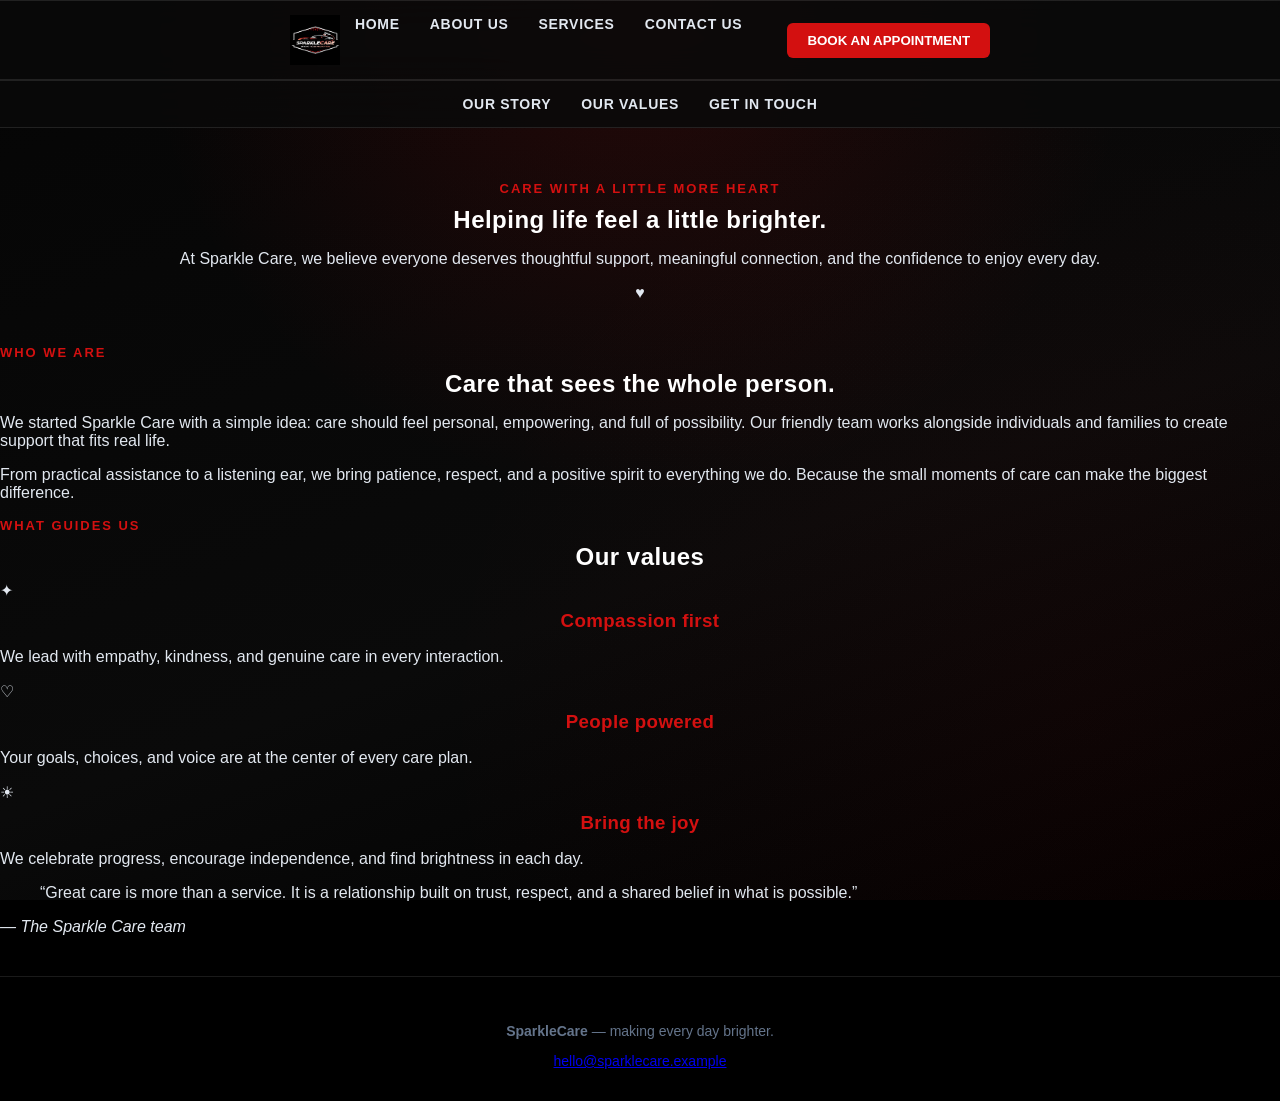
==== about.html @ 1bfa7b87 "comit" ====
<!DOCTYPE html>
<html lang="en">
<head>
    <meta charset="UTF-8">
    <meta name="viewport" content="width=device-width, initial-scale=1.0">
    <title>About Us - Sparkle Care</title>
    <link rel="stylesheet" href="home.css">
</head>
<body>
  <header>
     <NAV>
        <UL><a href="home.html" class="logo" aria-label="Sparkle Care home page">
        <img src="logo.jpg" alt="Sparkle Care logo " class="logoheader">
            <LI><A HREF="HOME.HTML">Home</A></LI>
            <LI><A HREF="about.html">About Us</A></LI>
            <LI><A HREF="SERVICES.HTML">Services</A></LI>
            <LI><A HREF="CONTACT.HTML">Contact Us</A></LI>
        </UL>
         <button ><a href="BOOKING.HTML">Book an Appointment</a></button>
    </NAV>

    <nav class="container" aria-label="Main navigation">
     
      <ul class="nav-links">
        <li><a href="#story">Our story</a></li>
        <li><a href="#values">Our values</a></li>
        <li><a class="nav-button" href="#contact">Get in touch</a></li>
      </ul>
    </nav>
  </header>

  <main>
    <section class="hero">
      <div class="container hero-grid">
        <div>
          <p class="eyebrow">Care with a little more heart</p>
          <h1>Helping life feel a little brighter.</h1>
          <p>At Sparkle Care, we believe everyone deserves thoughtful support, meaningful connection, and the confidence to enjoy every day.</p>
        </div>
        <div class="hero-art" aria-label="Decorative illustration of a heart">
          <div class="sun"></div>
          <div class="heart" aria-hidden="true">♥</div>
        </div>
      </div>
    </section>

    <section id="story">
      <div class="container intro">
        <div>
          <p class="eyebrow">Who we are</p>
          <h2>Care that sees the whole person.</h2>
        </div>
        <div class="intro-copy">
          <p>We started Sparkle Care with a simple idea: care should feel personal, empowering, and full of possibility. Our friendly team works alongside individuals and families to create support that fits real life.</p>
          <p>From practical assistance to a listening ear, we bring patience, respect, and a positive spirit to everything we do. Because the small moments of care can make the biggest difference.</p>
        </div>
      </div>
    </section>

    <section class="values" id="values">
      <div class="container">
        <div class="section-heading"><p class="eyebrow">What guides us</p><h2>Our values</h2></div>
        <div class="cards">
          <article class="card"><div class="icon" aria-hidden="true">✦</div><h3>Compassion first</h3><p>We lead with empathy, kindness, and genuine care in every interaction.</p></article>
          <article class="card"><div class="icon" aria-hidden="true">♡</div><h3>People powered</h3><p>Your goals, choices, and voice are at the center of every care plan.</p></article>
          <article class="card"><div class="icon" aria-hidden="true">☀</div><h3>Bring the joy</h3><p>We celebrate progress, encourage independence, and find brightness in each day.</p></article>
        </div>
      </div>
    </section>

    <section class="quote">
      <div class="container">
        <blockquote>“Great care is more than a service. It is a relationship built on trust, respect, and a shared belief in what is possible.”</blockquote>
        <cite>— The Sparkle Care team</cite>
      </div>
    </section>
  </main>

  <footer id="contact">
    <div class="container footer-content">
      <p><strong>SparkleCare</strong> — making every day brighter.</p>
      <a href="mailto:hello@sparklecare.example">hello@sparklecare.example</a>
    </div>
  </footer>
</body>
</html>
---- home.css ----
/* ===== General Reset & Media Scaling ===== */
* {
    box-sizing: border-box;
}

body {
    margin: 0;
    font-family: 'Inter', Arial, Helvetica, sans-serif;
    color: #e2e8f0; 
    min-height: 100vh;
    position: relative;
    background: #000000; 
}

/* Deep black background with subtle crimson glow */
body::before {
    content: "";
    position: fixed;
    inset: 0;
    background:
        radial-gradient(circle at 50% 0%, rgba(211, 16, 16, 0.15), transparent 45%),
        radial-gradient(circle at 85% 80%, rgba(211, 16, 16, 0.05), transparent 50%),
        linear-gradient(160deg, #050505 0%, #0a0a0a 60%, #000000 100%);
    z-index: -1;
}

/* ===== Logo Header ===== */
.logo-header {
    text-align: center;
    padding: 20px 20px 10px;
    background: #000000;
}

.main-logo {
    max-width: 320px; /* Adjust size based on preference */
    height: auto;
    display: block;
    margin: 0 auto;
}
#logo {
    height: 44px;
    width: auto;
    display: block;
}
#logoheader {
    height: 25px;
    width: auto;
    display: block;
}
/* Enlarge & Center Main Imagery/Media Horizontally & Vertically */


.featured-reel {
    max-width: 450px;
    aspect-ratio: 9 / 16;
    padding: 0;
    background: transparent;
    box-shadow: none;
    border: none;
}

h1, h2, h3 {
    font-family: 'Oswald', Arial, Helvetica, sans-serif;
    letter-spacing: 0.02em;
    text-align: center;
    margin: 10px 0;
}

h1, h2 { color: #ffffff; }
h3 { color: #d31010; /* Crimson Red from Logo */ }

/* ===== Navigation Bar ===== */
nav {
    background: rgba(10, 10, 10, 0.85);
    backdrop-filter: blur(16px);
    -webkit-backdrop-filter: blur(16px);
    border-bottom: 1px solid rgba(255, 255, 255, 0.1);
    border-top: 1px solid rgba(255, 255, 255, 0.1);
    padding: 14px 28px;
    display: flex;
    align-items: center;
    justify-content: center;
    position: sticky;
    top: 0;
    z-index: 100;
}

nav ul {
    list-style-type: none;
    margin: 0;
    padding: 0;
    display: flex;
}

nav ul li { margin: 0 15px; }

nav ul li a {
    text-decoration: none;
    color: #e2e8f0;
    font-weight: 600;
    letter-spacing: 0.05em;
    text-transform: uppercase;
    font-size: 14px;
    transition: color 0.25s ease;
}

nav ul li a:hover { color: #d31010; }

nav button {
    margin-left: 30px;
    padding: 10px 20px;
    background-color: #d31010;
    color: #ffffff;
    border: none;
    border-radius: 6px;
    font-weight: bold;
    text-transform: uppercase;
    cursor: pointer;
    transition: all 0.3s ease;
}
nav button a { color: #ffffff; text-decoration: none; }
nav button:hover { background-color: #ff1a1a; transform: translateY(-1px); box-shadow: 0 4px 12px rgba(211, 16, 16, 0.4); }

/* ===== Hero ===== */
.hero {
    text-align: center;
    padding: 40px 20px 30px;
}

.eyebrow {
    text-transform: uppercase;
    letter-spacing: 0.15em;
    font-size: 13px;
    color: #d31010;
    font-weight: 700;
    margin-bottom: 6px;
}

.subtitle {
    max-width: 560px;
    margin: 12px auto 0;
    color: #94a3b8;
    line-height: 1.6;
}

.divider {
    width: 60px;
    height: 3px;
    background: #d31010;
    border-radius: 2px;
    margin-top: 20px;
}

/* ===== Shared Container Layout ===== */
.services, .reviews, .booking-form, .location-contact, .instagram {
    margin: 24px auto;
    padding: 40px;
    max-width: 900px;
    text-align: center;
    background: rgba(15, 15, 15, 0.8);
    backdrop-filter: blur(10px);
    -webkit-backdrop-filter: blur(10px);
    border: 1px solid rgba(255, 255, 255, 0.08);
    border-radius: 18px;
    box-shadow: 0 12px 32px rgba(0, 0, 0, 0.6);
}

/* ===== Services Table & Cards ===== */
table {
    width: 100%;
    margin: 20px auto 0;
    border-collapse: separate;
    border-spacing: 16px;
    text-align: center;
}

table td {
    padding: 28px 24px;
    border-radius: 14px;
    background: rgba(25, 25, 25, 0.6);
    border: 1px solid rgba(255, 255, 255, 0.05);
    max-width: 300px;
    vertical-align: top;
    transition: all 0.3s ease;
}

table td:hover {
    transform: translateY(-6px);
    box-shadow: 0 12px 28px rgba(211, 16, 16, 0.2);
    background: rgba(30, 30, 30, 0.9);
    border-color: rgba(211, 16, 16, 0.5);
}

table h3 {
    margin-bottom: 12px;
    color: #ffffff;
    font-size: 1.15rem;
}

table p {
    font-size: 14px;
    color: #cbd5e1;
    line-height: 1.6;
}

/* ===== Form UI ===== */
.booking-form form {
    max-width: 600px;
    margin: 24px auto 0;
    text-align: left;
}

.form-grid {
    display: grid;
    grid-template-columns: 1fr 1fr;
    gap: 20px;
}

.field-full { grid-column: 1 / -1; }

.booking-form label {
    font-weight: 600;
    color: #f8fafc;
    display: block;
    margin-bottom: 8px;
    font-size: 14px;
}

.required { color: #d31010; }

.booking-form input,
.booking-form select,
.booking-form textarea {
    width: 100%;
    padding: 12px 14px;
    border: 1px solid #334155;
    border-radius: 8px;
    background: #0f172a;
    color: #f8fafc;
    font-family: 'Inter', Arial, sans-serif;
    transition: all 0.2s ease;
}

.booking-form input::placeholder,
.booking-form textarea::placeholder {
    color: #64748b;
}

.booking-form input:focus,
.booking-form select:focus,
.booking-form textarea:focus {
    outline: none;
    border-color: #d31010;
    background: #000000;
    box-shadow: 0 0 0 3px rgba(211, 16, 16, 0.25);
}

.hint {
    font-size: 12px;
    color: #94a3b8;
    margin-top: 6px;
}

.booking-form button, .location-contact button {
    padding: 14px 28px;
    background: #d31010;
    border: none;
    border-radius: 8px;
    font-weight: 700;
    text-transform: uppercase;
    letter-spacing: 0.05em;
    color: #ffffff;
    cursor: pointer;
    transition: background-color 0.25s ease, transform 0.2s ease;
    width: 100%;
}

.booking-form button:hover, .location-contact button:hover {
    background-color: #ff1a1a;
    transform: translateY(-2px);
    box-shadow: 0 4px 12px rgba(211, 16, 16, 0.4);
}

/* ===== Location & Contact ===== */
.location-contact .action-buttons {
    display: flex;
    justify-content: center;
    flex-wrap: wrap;
    gap: 16px;
    margin-top: 24px;
}

.btn-link, .location-contact button {
    display: inline-block;
    width: auto;
    min-width: 160px;
}

.btn-link.secondary, .location-contact .secondary {
    background: transparent;
    color: #ffffff;
    border: 1px solid #d31010;
}

.btn-link.secondary:hover, .location-contact .secondary:hover {
    background: rgba(211, 16, 16, 0.1);
    color: #ffffff;
}

/* ===== Footer ===== */
footer {
    text-align: center;
    padding: 32px 24px;
    color: #64748b;
    font-size: 14px;
    border-top: 1px solid rgba(255, 255, 255, 0.1);
    margin-top: 40px;
}

/* ===== Responsive Mobile Scaling ===== */
@media (max-width: 640px) {
    .form-grid { grid-template-columns: 1fr; }
    table, table tbody, table tr, table td {
        display: block;
        width: 100%;
        max-width: none;
    }
    table td { margin-bottom: 16px; }
    .services, .reviews, .booking-form, .location-contact {
        margin: 16px;
        padding: 24px 18px;
    }
    nav { flex-direction: column; gap: 10px; }
    nav button { margin-left: 0; margin-top: 10px; }
}
.logoheader {
    height: 50px;
    width: auto;
    display: block;
}
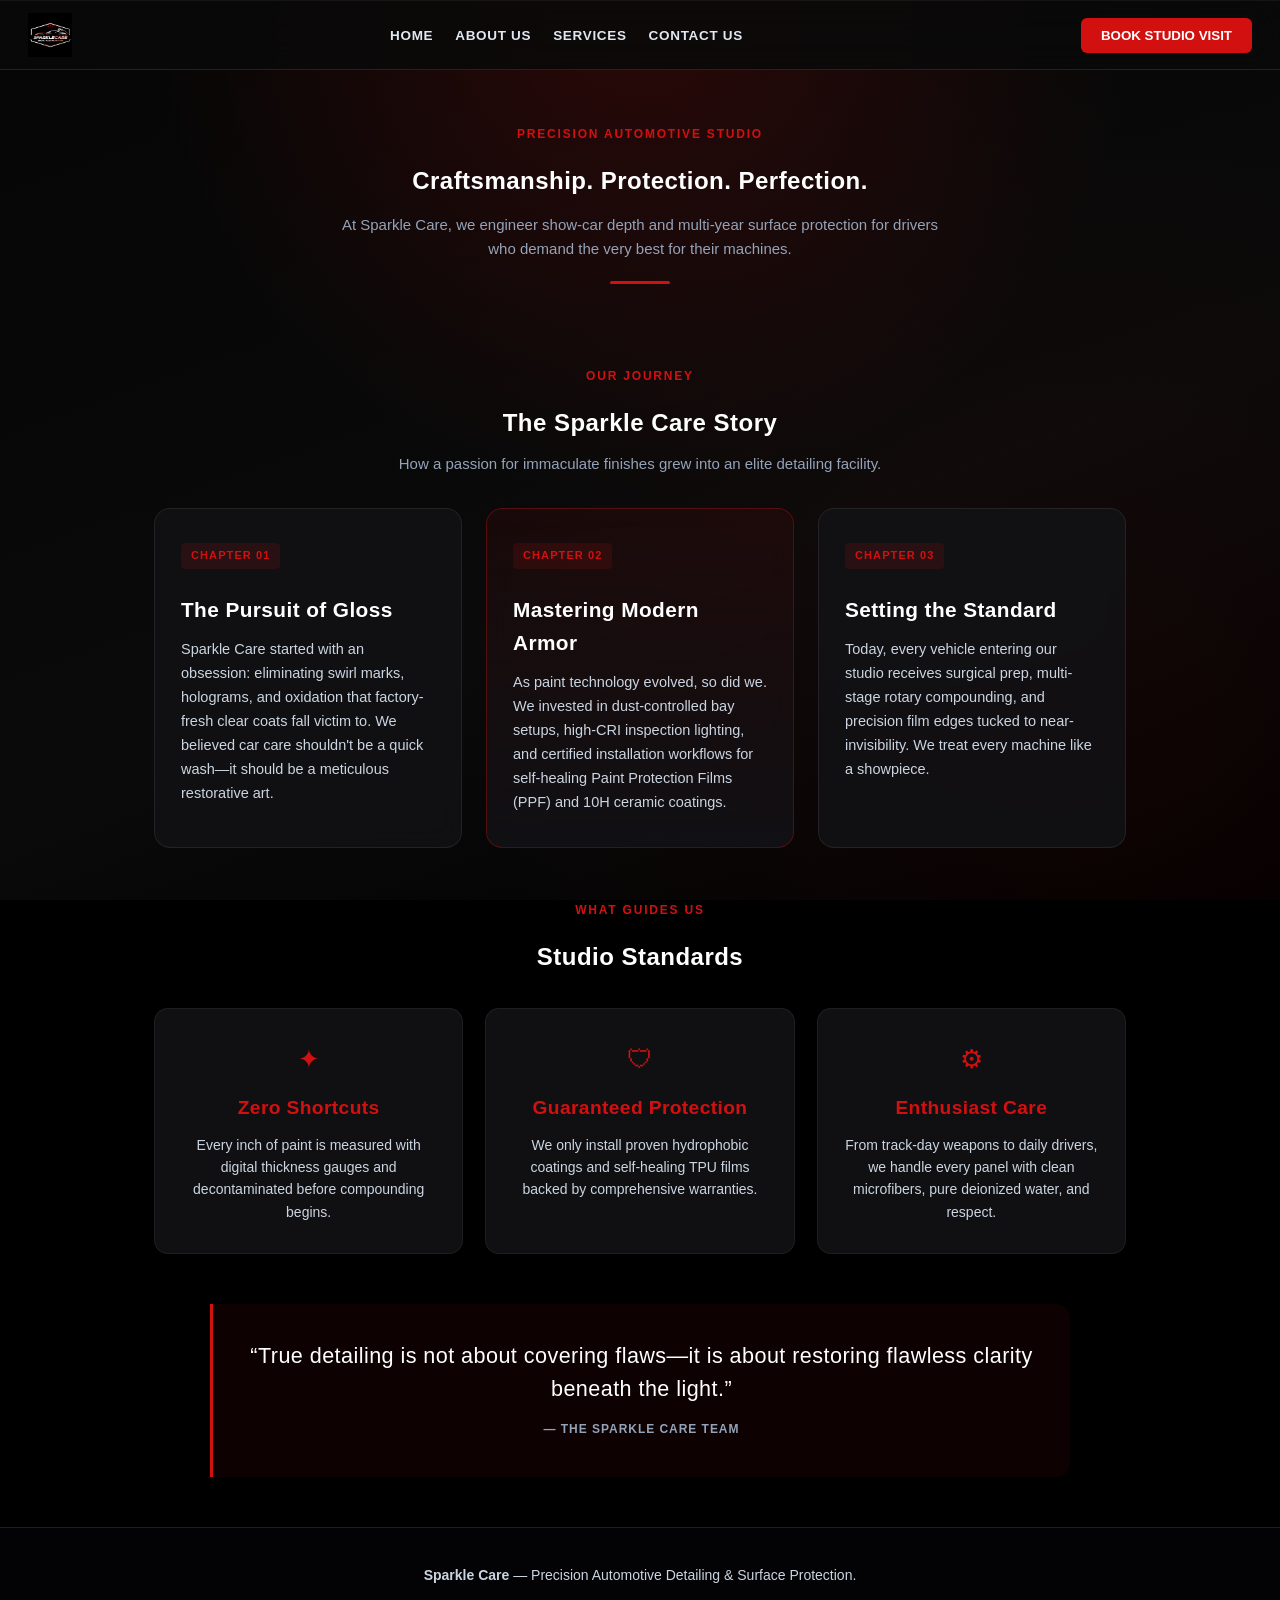
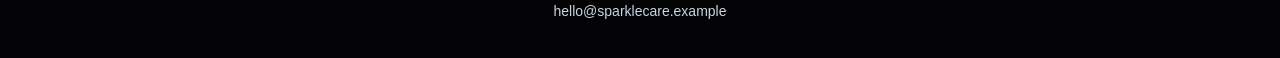
==== commit b387c2d3: "Force rebuild for index.html" ====
--- a/about.html
+++ b/about.html
@@ -3,82 +3,107 @@
 <head>
     <meta charset="UTF-8">
     <meta name="viewport" content="width=device-width, initial-scale=1.0">
-    <title>About Us - Sparkle Care</title>
-    <link rel="stylesheet" href="home.css">
+    <title>About Us - Sparkle Care Detailing Studio</title>
+    <link rel="stylesheet" href="home1.css">
 </head>
 <body>
+  <!-- Clean Consolidated Header -->
   <header>
-     <NAV>
-        <UL><a href="home.html" class="logo" aria-label="Sparkle Care home page">
-        <img src="logo.jpg" alt="Sparkle Care logo " class="logoheader">
-            <LI><A HREF="HOME.HTML">Home</A></LI>
-            <LI><A HREF="about.html">About Us</A></LI>
-            <LI><A HREF="SERVICES.HTML">Services</A></LI>
-            <LI><A HREF="CONTACT.HTML">Contact Us</A></LI>
-        </UL>
-         <button ><a href="BOOKING.HTML">Book an Appointment</a></button>
-    </NAV>
-
-    <nav class="container" aria-label="Main navigation">
-     
-      <ul class="nav-links">
-        <li><a href="#story">Our story</a></li>
-        <li><a href="#values">Our values</a></li>
-        <li><a class="nav-button" href="#contact">Get in touch</a></li>
+    <nav>
+      <a href="index.html" class="logo" aria-label="Sparkle Care home page">
+        <img src="logo.jpg" alt="Sparkle Care logo" class="logoheader">
+      </a>
+      <ul>
+        <li><a href="index.html">Home</a></li>
+        <li><a href="about.html">About Us</a></li>
+        <li><a href="services.html">Services</a></li>
+        <li><a href="CONTACT.HTML">Contact Us</a></li>
       </ul>
+      <button><a href="BOOKING.HTML">Book Studio Visit</a></button>
     </nav>
   </header>
 
   <main>
+    <!-- Hero Section -->
     <section class="hero">
-      <div class="container hero-grid">
-        <div>
-          <p class="eyebrow">Care with a little more heart</p>
-          <h1>Helping life feel a little brighter.</h1>
-          <p>At Sparkle Care, we believe everyone deserves thoughtful support, meaningful connection, and the confidence to enjoy every day.</p>
-        </div>
-        <div class="hero-art" aria-label="Decorative illustration of a heart">
-          <div class="sun"></div>
-          <div class="heart" aria-hidden="true">♥</div>
-        </div>
+      <p class="eyebrow">Precision Automotive Studio</p>
+      <h1>Craftsmanship. Protection. Perfection.</h1>
+      <p class="subtitle">At Sparkle Care, we engineer show-car depth and multi-year surface protection for drivers who demand the very best for their machines.</p>
+      <div class="divider"></div>
+    </section>
+
+    <!-- Story Blocks Section -->
+    <section id="story" class="story-section">
+      <div class="section-header">
+        <p class="eyebrow">Our Journey</p>
+        <h2>The Sparkle Care Story</h2>
+        <p class="section-subtitle">How a passion for immaculate finishes grew into an elite detailing facility.</p>
+      </div>
+
+      <div class="story-grid">
+        <!-- Story Block 1 -->
+        <article class="story-block">
+          <div class="story-badge">Chapter 01</div>
+          <h3>The Pursuit of Gloss</h3>
+          <p>Sparkle Care started with an obsession: eliminating swirl marks, holograms, and oxidation that factory-fresh clear coats fall victim to. We believed car care shouldn't be a quick wash—it should be a meticulous restorative art.</p>
+        </article>
+
+        <!-- Story Block 2 -->
+        <article class="story-block highlight">
+          <div class="story-badge">Chapter 02</div>
+          <h3>Mastering Modern Armor</h3>
+          <p>As paint technology evolved, so did we. We invested in dust-controlled bay setups, high-CRI inspection lighting, and certified installation workflows for self-healing Paint Protection Films (PPF) and 10H ceramic coatings.</p>
+        </article>
+
+        <!-- Story Block 3 -->
+        <article class="story-block">
+          <div class="story-badge">Chapter 03</div>
+          <h3>Setting the Standard</h3>
+          <p>Today, every vehicle entering our studio receives surgical prep, multi-stage rotary compounding, and precision film edges tucked to near-invisibility. We treat every machine like a showpiece.</p>
+        </article>
       </div>
     </section>
 
-    <section id="story">
-      <div class="container intro">
-        <div>
-          <p class="eyebrow">Who we are</p>
-          <h2>Care that sees the whole person.</h2>
-        </div>
-        <div class="intro-copy">
-          <p>We started Sparkle Care with a simple idea: care should feel personal, empowering, and full of possibility. Our friendly team works alongside individuals and families to create support that fits real life.</p>
-          <p>From practical assistance to a listening ear, we bring patience, respect, and a positive spirit to everything we do. Because the small moments of care can make the biggest difference.</p>
-        </div>
+    <!-- Core Values Section -->
+    <section class="values-section" id="values">
+      <div class="section-header">
+        <p class="eyebrow">What Guides Us</p>
+        <h2>Studio Standards</h2>
+      </div>
+
+      <div class="values-grid">
+        <article class="value-card">
+          <div class="value-icon">✦</div>
+          <h3>Zero Shortcuts</h3>
+          <p>Every inch of paint is measured with digital thickness gauges and decontaminated before compounding begins.</p>
+        </article>
+
+        <article class="value-card">
+          <div class="value-icon">🛡</div>
+          <h3>Guaranteed Protection</h3>
+          <p>We only install proven hydrophobic coatings and self-healing TPU films backed by comprehensive warranties.</p>
+        </article>
+
+        <article class="value-card">
+          <div class="value-icon">⚙</div>
+          <h3>Enthusiast Care</h3>
+          <p>From track-day weapons to daily drivers, we handle every panel with clean microfibers, pure deionized water, and respect.</p>
+        </article>
       </div>
     </section>
 
-    <section class="values" id="values">
-      <div class="container">
-        <div class="section-heading"><p class="eyebrow">What guides us</p><h2>Our values</h2></div>
-        <div class="cards">
-          <article class="card"><div class="icon" aria-hidden="true">✦</div><h3>Compassion first</h3><p>We lead with empathy, kindness, and genuine care in every interaction.</p></article>
-          <article class="card"><div class="icon" aria-hidden="true">♡</div><h3>People powered</h3><p>Your goals, choices, and voice are at the center of every care plan.</p></article>
-          <article class="card"><div class="icon" aria-hidden="true">☀</div><h3>Bring the joy</h3><p>We celebrate progress, encourage independence, and find brightness in each day.</p></article>
-        </div>
-      </div>
-    </section>
-
-    <section class="quote">
-      <div class="container">
-        <blockquote>“Great care is more than a service. It is a relationship built on trust, respect, and a shared belief in what is possible.”</blockquote>
-        <cite>— The Sparkle Care team</cite>
-      </div>
+    <!-- Quote Banner -->
+    <section class="quote-banner">
+      <blockquote>
+        “True detailing is not about covering flaws—it is about restoring flawless clarity beneath the light.”
+      </blockquote>
+      <cite>— The Sparkle Care Team</cite>
     </section>
   </main>
 
   <footer id="contact">
-    <div class="container footer-content">
-      <p><strong>SparkleCare</strong> — making every day brighter.</p>
+    <div>
+      <p><strong>Sparkle Care</strong> — Precision Automotive Detailing & Surface Protection.</p>
       <a href="mailto:hello@sparklecare.example">hello@sparklecare.example</a>
     </div>
   </footer>
--- a/home1.css
+++ b/home1.css
@@ -0,0 +1,608 @@
+/* ==========================================================================
+   SPARKLE CARE - UNIFIED MASTER STYLESHEET
+   Supports: index.html, about.html, services.html, booking.html, contact.html
+   ========================================================================== */
+
+/* ===== General Reset & Base Setup ===== */
+* {
+    box-sizing: border-box;
+}
+
+html {
+    scroll-behavior: smooth;
+}
+
+body {
+    margin: 0;
+    font-family: 'Inter', Arial, Helvetica, sans-serif;
+    color: #e2e8f0; 
+    min-height: 100vh;
+    position: relative;
+    background: #000000; 
+    line-height: 1.6;
+    overflow-x: hidden;
+}
+
+/* Deep black background with subtle crimson ambient lighting */
+body::before {
+    content: "";
+    position: fixed;
+    inset: 0;
+    background:
+        radial-gradient(circle at 50% 0%, rgba(211, 16, 16, 0.18), transparent 45%),
+        radial-gradient(circle at 85% 80%, rgba(211, 16, 16, 0.06), transparent 50%),
+        linear-gradient(160deg, #050505 0%, #0a0a0a 60%, #000000 100%);
+    z-index: -1;
+    pointer-events: none;
+}
+
+/* ===== Typography ===== */
+h1, h2, h3, h4 {
+    font-family: 'Oswald', Arial, Helvetica, sans-serif;
+    letter-spacing: 0.02em;
+    text-align: center;
+    margin: 10px 0;
+}
+
+h1, h2 { 
+    color: #ffffff; 
+}
+
+h3 { 
+    color: #d31010; /* Sparkle Care Crimson Red */
+}
+
+p {
+    color: #cbd5e1;
+    margin: 0 0 14px;
+}
+
+/* ===== Logos & Header Bar ===== */
+.logo-header {
+    text-align: center;
+    padding: 20px 20px 10px;
+    background: #000000;
+}
+
+.main-logo {
+    max-width: 320px;
+    height: auto;
+    display: block;
+    margin: 0 auto;
+}
+
+#logo {
+    height: 44px;
+    width: auto;
+    display: block;
+}
+
+.logoheader, #logoheader {
+    height: 44px;
+    width: auto;
+    display: block;
+    object-fit: contain;
+}
+
+/* ===== Universal Navigation Bar ===== */
+nav {
+    background: rgba(10, 10, 10, 0.88);
+    backdrop-filter: blur(16px);
+    -webkit-backdrop-filter: blur(16px);
+    border-bottom: 1px solid rgba(255, 255, 255, 0.1);
+    border-top: 1px solid rgba(255, 255, 255, 0.05);
+    padding: 12px 28px;
+    display: flex;
+    align-items: center;
+    justify-content: space-between;
+    position: sticky;
+    top: 0;
+    z-index: 1000;
+}
+
+nav ul {
+    list-style-type: none;
+    margin: 0;
+    padding: 0;
+    display: flex;
+    align-items: center;
+    gap: 22px;
+}
+
+nav ul li { 
+    margin: 0; 
+}
+
+nav ul li a {
+    text-decoration: none;
+    color: #e2e8f0;
+    font-weight: 600;
+    letter-spacing: 0.05em;
+    text-transform: uppercase;
+    font-size: 13.5px;
+    padding: 6px 0;
+    position: relative;
+    transition: color 0.25s ease;
+}
+
+nav ul li a:hover { 
+    color: #d31010; 
+}
+
+nav button {
+    margin-left: 20px;
+    padding: 10px 20px;
+    background-color: #d31010;
+    color: #ffffff;
+    border: none;
+    border-radius: 6px;
+    font-weight: bold;
+    text-transform: uppercase;
+    cursor: pointer;
+    transition: all 0.3s ease;
+}
+
+nav button a { 
+    color: #ffffff; 
+    text-decoration: none; 
+}
+
+nav button:hover { 
+    background-color: #ff1a1a; 
+    transform: translateY(-1px); 
+    box-shadow: 0 4px 12px rgba(211, 16, 16, 0.4); 
+}
+
+/* ===== Universal Hero Section ===== */
+.hero {
+    text-align: center;
+    padding: 50px 20px 30px;
+    max-width: 900px;
+    margin: 0 auto;
+}
+
+.eyebrow {
+    text-transform: uppercase;
+    letter-spacing: 0.15em;
+    font-size: 12px;
+    color: #d31010;
+    font-weight: 700;
+    margin-bottom: 8px;
+    display: inline-block;
+}
+
+.subtitle {
+    max-width: 600px;
+    margin: 12px auto 0;
+    color: #94a3b8;
+    line-height: 1.6;
+    font-size: 15px;
+}
+
+.divider {
+    width: 60px;
+    height: 3px;
+    background: #d31010;
+    border-radius: 2px;
+    margin: 20px auto 0;
+}
+
+/* ===== Shared Container Cards (Home, Services, Contact, Reviews) ===== */
+.services, .reviews, .booking-form, .location-contact, .instagram {
+    margin: 32px auto;
+    padding: 38px;
+    max-width: 920px;
+    text-align: center;
+    background: rgba(15, 15, 18, 0.85);
+    backdrop-filter: blur(12px);
+    -webkit-backdrop-filter: blur(12px);
+    border: 1px solid rgba(255, 255, 255, 0.08);
+    border-radius: 18px;
+    box-shadow: 0 12px 32px rgba(0, 0, 0, 0.6);
+}
+
+/* ===== Services Table & Cards ===== */
+table {
+    width: 100%;
+    margin: 20px auto 0;
+    border-collapse: separate;
+    border-spacing: 16px;
+    text-align: center;
+}
+
+table td {
+    padding: 28px 24px;
+    border-radius: 14px;
+    background: rgba(25, 25, 28, 0.6);
+    border: 1px solid rgba(255, 255, 255, 0.06);
+    max-width: 300px;
+    vertical-align: top;
+    transition: all 0.3s ease;
+}
+
+table td:hover {
+    transform: translateY(-6px);
+    box-shadow: 0 12px 28px rgba(211, 16, 16, 0.2);
+    background: rgba(30, 30, 35, 0.9);
+    border-color: rgba(211, 16, 16, 0.5);
+}
+
+table h3 {
+    margin-bottom: 12px;
+    color: #ffffff;
+    font-size: 1.15rem;
+}
+
+table p {
+    font-size: 14px;
+    color: #cbd5e1;
+    line-height: 1.6;
+}
+
+/* ===== Featured Media & Reels ===== */
+.featured-reel {
+    max-width: 450px;
+    width: 100%;
+    aspect-ratio: 9 / 16;
+    margin: 0 auto;
+    display: block;
+    background: transparent;
+    box-shadow: none;
+    border: none;
+}
+
+/* ===== About Page: Story Blocks & Studio Standards ===== */
+.story-section, .values-section {
+    max-width: 1020px;
+    margin: 48px auto;
+    padding: 0 24px;
+}
+
+.section-header {
+    text-align: center;
+    margin-bottom: 32px;
+}
+
+.section-subtitle {
+    max-width: 580px;
+    margin: 8px auto 0;
+    color: #94a3b8;
+    font-size: 15px;
+}
+
+.story-grid {
+    display: grid;
+    grid-template-columns: repeat(auto-fit, minmax(290px, 1fr));
+    gap: 24px;
+}
+
+.story-block {
+    background: rgba(18, 18, 22, 0.85);
+    backdrop-filter: blur(12px);
+    -webkit-backdrop-filter: blur(12px);
+    border: 1px solid rgba(255, 255, 255, 0.08);
+    border-radius: 16px;
+    padding: 32px 26px;
+    position: relative;
+    transition: all 0.3s ease;
+}
+
+.story-block:hover {
+    transform: translateY(-6px);
+    border-color: rgba(211, 16, 16, 0.45);
+    box-shadow: 0 16px 32px rgba(0, 0, 0, 0.6), 0 0 20px rgba(211, 16, 16, 0.15);
+}
+
+.story-block.highlight {
+    border-color: rgba(211, 16, 16, 0.35);
+    background: linear-gradient(180deg, rgba(211, 16, 16, 0.08) 0%, rgba(18, 18, 22, 0.9) 100%);
+}
+
+.story-badge {
+    display: inline-block;
+    font-size: 11px;
+    letter-spacing: 0.1em;
+    font-weight: 700;
+    color: #d31010;
+    text-transform: uppercase;
+    background: rgba(211, 16, 16, 0.12);
+    padding: 4px 10px;
+    border-radius: 4px;
+    margin-bottom: 14px;
+}
+
+.story-block h3 {
+    color: #ffffff;
+    font-size: 1.3rem;
+    text-align: left;
+    margin-bottom: 12px;
+}
+
+.story-block p {
+    text-align: left;
+    font-size: 14.5px;
+    line-height: 1.65;
+    margin: 0;
+}
+
+/* Values Grid */
+.values-grid {
+    display: grid;
+    grid-template-columns: repeat(auto-fit, minmax(280px, 1fr));
+    gap: 22px;
+}
+
+.value-card {
+    background: rgba(25, 25, 30, 0.65);
+    border: 1px solid rgba(255, 255, 255, 0.06);
+    border-radius: 14px;
+    padding: 30px 24px;
+    text-align: center;
+    transition: all 0.3s ease;
+}
+
+.value-card:hover {
+    transform: translateY(-4px);
+    border-color: rgba(211, 16, 16, 0.4);
+    background: rgba(30, 30, 38, 0.85);
+}
+
+.value-icon {
+    font-size: 26px;
+    color: #d31010;
+    margin-bottom: 12px;
+}
+
+.value-card h3 {
+    margin-bottom: 10px;
+    font-size: 1.2rem;
+}
+
+.value-card p {
+    font-size: 14px;
+    margin: 0;
+}
+
+/* Quote Banner */
+.quote-banner {
+    max-width: 860px;
+    margin: 50px auto 40px;
+    padding: 36px 28px;
+    text-align: center;
+    border-left: 3px solid #d31010;
+    background: rgba(211, 16, 16, 0.06);
+    border-radius: 0 14px 14px 0;
+}
+
+.quote-banner blockquote {
+    font-family: 'Oswald', Arial, sans-serif;
+    font-size: 1.35rem;
+    letter-spacing: 0.02em;
+    color: #ffffff;
+    margin: 0 0 10px;
+    line-height: 1.5;
+}
+
+.quote-banner cite {
+    color: #94a3b8;
+    font-style: normal;
+    text-transform: uppercase;
+    letter-spacing: 0.08em;
+    font-size: 12px;
+    font-weight: 600;
+}
+
+/* ===== Form UI (Bookings & Inquiries) ===== */
+.booking-form form {
+    max-width: 600px;
+    margin: 24px auto 0;
+    text-align: left;
+}
+
+.form-grid {
+    display: grid;
+    grid-template-columns: 1fr 1fr;
+    gap: 20px;
+}
+
+.field-full { 
+    grid-column: 1 / -1; 
+}
+
+.booking-form label {
+    font-weight: 600;
+    color: #f8fafc;
+    display: block;
+    margin-bottom: 8px;
+    font-size: 14px;
+}
+
+.required { 
+    color: #d31010; 
+}
+
+.booking-form input,
+.booking-form select,
+.booking-form textarea {
+    width: 100%;
+    padding: 12px 14px;
+    border: 1px solid #334155;
+    border-radius: 8px;
+    background: #0f172a;
+    color: #f8fafc;
+    font-family: 'Inter', Arial, sans-serif;
+    transition: all 0.2s ease;
+}
+
+.booking-form input::placeholder,
+.booking-form textarea::placeholder {
+    color: #64748b;
+}
+
+.booking-form input:focus,
+.booking-form select:focus,
+.booking-form textarea:focus {
+    outline: none;
+    border-color: #d31010;
+    background: #000000;
+    box-shadow: 0 0 0 3px rgba(211, 16, 16, 0.25);
+}
+
+.hint {
+    font-size: 12px;
+    color: #94a3b8;
+    margin-top: 6px;
+}
+
+/* ===== Action Buttons ===== */
+.booking-form button, 
+.location-contact button {
+    padding: 14px 28px;
+    background: #d31010;
+    border: none;
+    border-radius: 8px;
+    font-weight: 700;
+    text-transform: uppercase;
+    letter-spacing: 0.05em;
+    color: #ffffff;
+    cursor: pointer;
+    transition: background-color 0.25s ease, transform 0.2s ease;
+    width: 100%;
+}
+
+.booking-form button:hover, 
+.location-contact button:hover {
+    background-color: #ff1a1a;
+    transform: translateY(-2px);
+    box-shadow: 0 4px 12px rgba(211, 16, 16, 0.4);
+}
+
+.location-contact .action-buttons {
+    display: flex;
+    justify-content: center;
+    flex-wrap: wrap;
+    gap: 16px;
+    margin-top: 24px;
+}
+
+.btn-link, 
+.location-contact button {
+    display: inline-block;
+    width: auto;
+    min-width: 160px;
+}
+
+.btn-link.secondary, 
+.location-contact .secondary {
+    background: transparent;
+    color: #ffffff;
+    border: 1px solid #d31010;
+}
+
+.btn-link.secondary:hover, 
+.location-contact .secondary:hover {
+    background: rgba(211, 16, 16, 0.1);
+    color: #ffffff;
+}
+
+/* ===== WhatsApp Quick Lead Floating CTA ===== */
+.whatsapp-float {
+    position: fixed;
+    bottom: 24px;
+    right: 24px;
+    background-color: #25d366;
+    color: #ffffff;
+    width: 52px;
+    height: 52px;
+    border-radius: 50%;
+    display: flex;
+    align-items: center;
+    justify-content: center;
+    box-shadow: 0 6px 20px rgba(37, 211, 102, 0.4);
+    z-index: 999;
+    text-decoration: none;
+    transition: all 0.3s ease;
+}
+
+.whatsapp-float:hover {
+    transform: scale(1.08) translateY(-2px);
+    box-shadow: 0 10px 24px rgba(37, 211, 102, 0.6);
+}
+
+/* ===== Footer ===== */
+footer {
+    text-align: center;
+    padding: 36px 24px;
+    color: #64748b;
+    font-size: 14px;
+    border-top: 1px solid rgba(255, 255, 255, 0.1);
+    margin-top: 50px;
+    background: rgba(5, 5, 8, 0.7);
+}
+
+footer a {
+    color: #cbd5e1;
+    text-decoration: none;
+    transition: color 0.2s ease;
+}
+
+footer a:hover {
+    color: #d31010;
+}
+
+/* ===== Responsive Scalability ===== */
+@media (max-width: 840px) {
+    nav {
+        flex-direction: column;
+        gap: 14px;
+        padding: 16px 20px;
+    }
+
+    nav ul {
+        flex-wrap: wrap;
+        justify-content: center;
+        gap: 16px;
+    }
+
+    nav button {
+        margin-left: 0;
+    }
+}
+
+@media (max-width: 640px) {
+    .form-grid { 
+        grid-template-columns: 1fr; 
+    }
+
+    table, table tbody, table tr, table td {
+        display: block;
+        width: 100%;
+        max-width: none;
+    }
+
+    table td { 
+        margin-bottom: 16px; 
+    }
+
+    .services, .reviews, .booking-form, .location-contact {
+        margin: 16px 12px;
+        padding: 24px 18px;
+    }
+
+    .story-grid, .values-grid {
+        grid-template-columns: 1fr;
+    }
+
+    .story-section, .values-section {
+        padding: 0 16px;
+    }
+
+    .location-contact .action-buttons {
+        flex-direction: column;
+        width: 100%;
+    }
+
+    .btn-link, .location-contact button {
+        width: 100%;
+    }
+}
